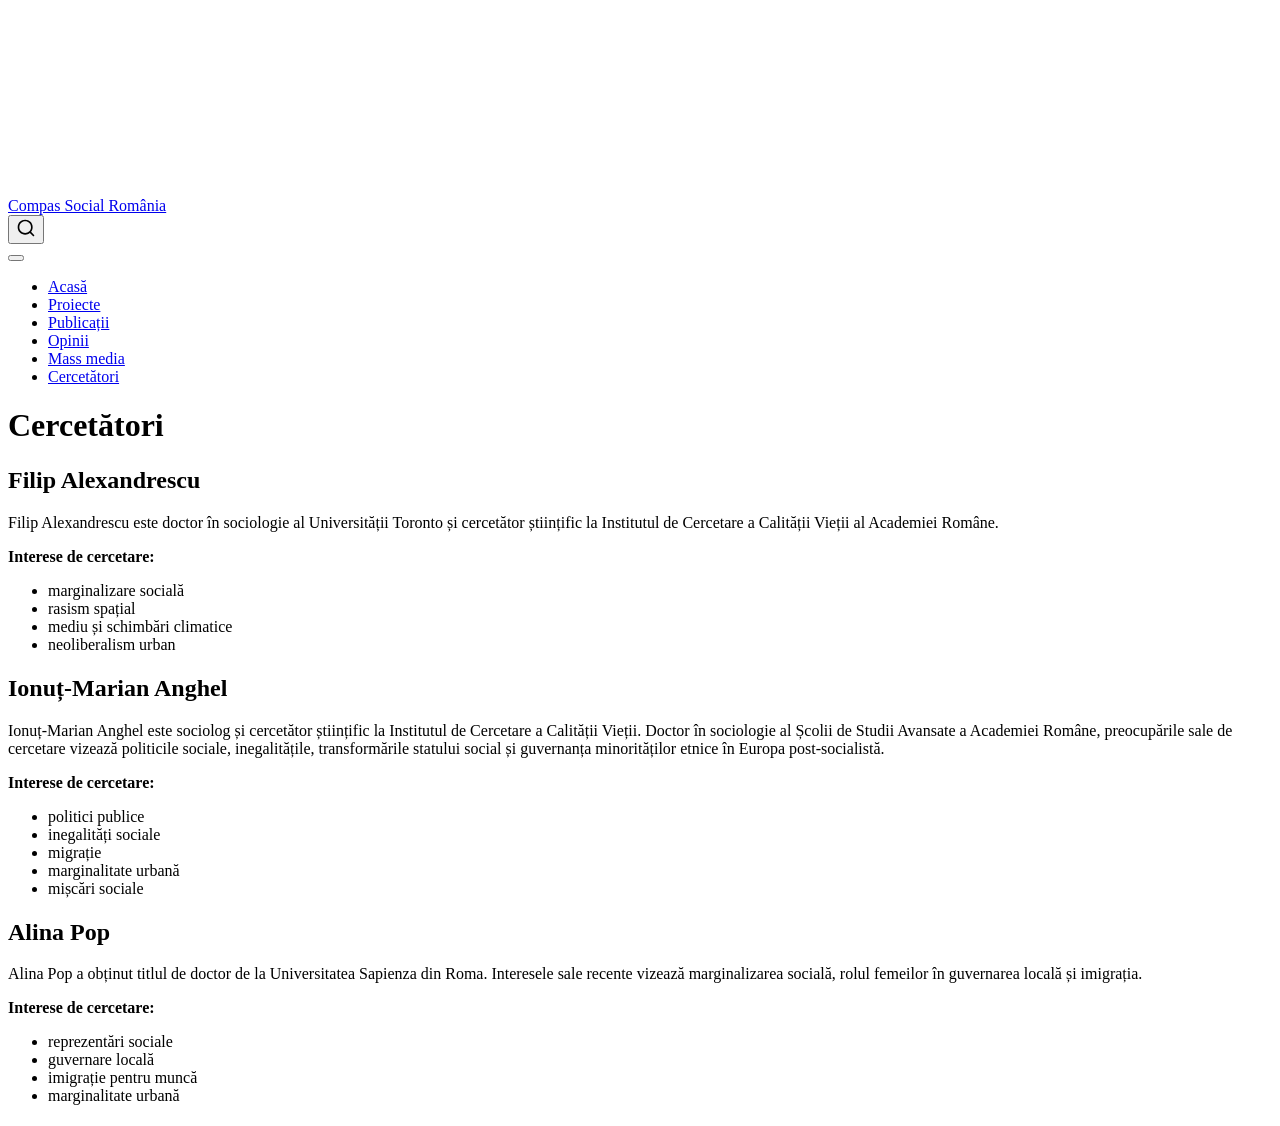
==== docs/cercetatori.html @ 10f3eb61 "Prima versiune site" ====
<!DOCTYPE html>
<html xmlns="http://www.w3.org/1999/xhtml" lang="ro" xml:lang="ro"><head>

<meta charset="utf-8">
<meta name="generator" content="quarto-1.9.38">

<meta name="viewport" content="width=device-width, initial-scale=1.0, user-scalable=yes">


<title>Cercetători – Compas Social România</title>
<style>
/* Default styles provided by pandoc.
** See https://pandoc.org/MANUAL.html#variables-for-html for config info.
*/
code{white-space: pre-wrap;}
span.smallcaps{font-variant: small-caps;}
div.columns{display: flex; gap: min(4vw, 1.5em);}
div.column{flex: auto; overflow-x: auto;}
div.hanging-indent{margin-left: 1.5em; text-indent: -1.5em;}
ul.task-list{list-style: none;}
ul.task-list li input[type="checkbox"] {
  width: 0.8em;
  margin: 0 0.8em 0.2em -1em; /* quarto-specific, see https://github.com/quarto-dev/quarto-cli/issues/4556 */ 
  vertical-align: middle;
}
</style>


<script src="site_libs/quarto-nav/quarto-nav.js"></script>
<script src="site_libs/quarto-nav/headroom.min.js"></script>
<script src="site_libs/clipboard/clipboard.min.js"></script>
<script src="site_libs/quarto-search/autocomplete.umd.js"></script>
<script src="site_libs/quarto-search/fuse.min.js"></script>
<script src="site_libs/quarto-search/quarto-search.js"></script>
<meta name="quarto:offset" content="./">
<script src="site_libs/quarto-html/quarto.js" type="module"></script>
<script src="site_libs/quarto-html/tabsets/tabsets.js" type="module"></script>
<script src="site_libs/quarto-html/popper.min.js"></script>
<script src="site_libs/quarto-html/tippy.umd.min.js"></script>
<script src="site_libs/quarto-html/anchor.min.js"></script>
<link href="site_libs/quarto-html/tippy.css" rel="stylesheet">
<link href="site_libs/quarto-html/quarto-syntax-highlighting-15634bcf2e68342d4ad2dfa704d543f6.css" rel="stylesheet" id="quarto-text-highlighting-styles">
<script src="site_libs/bootstrap/bootstrap.min.js"></script>
<link href="site_libs/bootstrap/bootstrap-icons.css" rel="stylesheet">
<link href="site_libs/bootstrap/bootstrap-a0f9fd0d421825b736dc1bbcbcba2219.min.css" rel="stylesheet" append-hash="true" id="quarto-bootstrap" data-mode="light">
<script id="quarto-search-options" type="application/json">{
  "location": "navbar",
  "copy-button": false,
  "collapse-after": 3,
  "panel-placement": "end",
  "type": "overlay",
  "limit": 50,
  "keyboard-shortcut": [
    "f",
    "/",
    "s"
  ],
  "show-item-context": false,
  "language": {
    "search-no-results-text": "No results",
    "search-matching-documents-text": "matching documents",
    "search-copy-link-title": "Copy link to search",
    "search-hide-matches-text": "Hide additional matches",
    "search-more-match-text": "more match in this document",
    "search-more-matches-text": "more matches in this document",
    "search-clear-button-title": "Clear",
    "search-text-placeholder": "",
    "search-detached-cancel-button-title": "Cancel",
    "search-submit-button-title": "Submit",
    "search-label": "Search"
  }
}</script>


</head>

<body class="nav-fixed fullcontent quarto-light">

<div id="quarto-search-results"></div>
  <header id="quarto-header" class="headroom fixed-top">
    <nav class="navbar navbar-expand-lg " data-bs-theme="dark">
      <div class="navbar-container container-fluid">
      <div class="navbar-brand-container mx-auto">
    <a class="navbar-brand" href="./index.html">
    <span class="navbar-title">Compas Social România</span>
    </a>
  </div>
            <div id="quarto-search" class="" title="Search"></div>
          <button class="navbar-toggler" type="button" data-bs-toggle="collapse" data-bs-target="#navbarCollapse" aria-controls="navbarCollapse" role="menu" aria-expanded="false" aria-label="Toggle navigation" onclick="if (window.quartoToggleHeadroom) { window.quartoToggleHeadroom(); }">
  <span class="navbar-toggler-icon"></span>
</button>
          <div class="collapse navbar-collapse" id="navbarCollapse">
            <ul class="navbar-nav navbar-nav-scroll me-auto">
  <li class="nav-item">
    <a class="nav-link" href="./index.html"> 
<span class="menu-text">Acasă</span></a>
  </li>  
  <li class="nav-item">
    <a class="nav-link" href="./proiecte.html"> 
<span class="menu-text">Proiecte</span></a>
  </li>  
  <li class="nav-item">
    <a class="nav-link" href="./publicatii.html"> 
<span class="menu-text">Publicații</span></a>
  </li>  
  <li class="nav-item">
    <a class="nav-link" href="./opinii.html"> 
<span class="menu-text">Opinii</span></a>
  </li>  
  <li class="nav-item">
    <a class="nav-link" href="./mass-media.html"> 
<span class="menu-text">Mass media</span></a>
  </li>  
  <li class="nav-item">
    <a class="nav-link active" href="./cercetatori.html" aria-current="page"> 
<span class="menu-text">Cercetători</span></a>
  </li>  
</ul>
          </div> <!-- /navcollapse -->
            <div class="quarto-navbar-tools">
</div>
      </div> <!-- /container-fluid -->
    </nav>
</header>
<!-- content -->
<div id="quarto-content" class="quarto-container page-columns page-rows-contents page-layout-article page-navbar">
<!-- sidebar -->
<!-- margin-sidebar -->
    
<!-- main -->
<main class="content" id="quarto-document-content">

<header id="title-block-header" class="quarto-title-block default">
<div class="quarto-title">
<h1 class="title">Cercetători</h1>
</div>



<div class="quarto-title-meta">

    
  
    
  </div>
  


</header>


<section id="filip-alexandrescu" class="level2">
<h2 class="anchored" data-anchor-id="filip-alexandrescu">Filip Alexandrescu</h2>
<p>Filip Alexandrescu este doctor în sociologie al Universității Toronto și cercetător științific la Institutul de Cercetare a Calității Vieții al Academiei Române.</p>
<p><strong>Interese de cercetare:</strong></p>
<ul>
<li>marginalizare socială</li>
<li>rasism spațial</li>
<li>mediu și schimbări climatice</li>
<li>neoliberalism urban</li>
</ul>
</section>
<section id="ionuț-marian-anghel" class="level2">
<h2 class="anchored" data-anchor-id="ionuț-marian-anghel">Ionuț-Marian Anghel</h2>
<p>Ionuț-Marian Anghel este sociolog și cercetător științific la Institutul de Cercetare a Calității Vieții. Doctor în sociologie al Școlii de Studii Avansate a Academiei Române, preocupările sale de cercetare vizează politicile sociale, inegalitățile, transformările statului social și guvernanța minorităților etnice în Europa post-socialistă.</p>
<p><strong>Interese de cercetare:</strong></p>
<ul>
<li>politici publice</li>
<li>inegalități sociale</li>
<li>migrație</li>
<li>marginalitate urbană</li>
<li>mișcări sociale</li>
</ul>
</section>
<section id="alina-pop" class="level2">
<h2 class="anchored" data-anchor-id="alina-pop">Alina Pop</h2>
<p>Alina Pop a obținut titlul de doctor de la Universitatea Sapienza din Roma. Interesele sale recente vizează marginalizarea socială, rolul femeilor în guvernarea locală și imigrația.</p>
<p><strong>Interese de cercetare:</strong></p>
<ul>
<li>reprezentări sociale</li>
<li>guvernare locală</li>
<li>imigrație pentru muncă</li>
<li>marginalitate urbană</li>
</ul>


</section>

</main> <!-- /main -->
<script id="quarto-html-after-body" type="application/javascript">
  window.document.addEventListener("DOMContentLoaded", function (event) {
    const icon = "";
    const anchorJS = new window.AnchorJS();
    anchorJS.options = {
      placement: 'right',
      icon: icon
    };
    anchorJS.add('.anchored');
    const isCodeAnnotation = (el) => {
      for (const clz of el.classList) {
        if (clz.startsWith('code-annotation-')) {                     
          return true;
        }
      }
      return false;
    }
    const onCopySuccess = function(e) {
      // button target
      const button = e.trigger;
      // don't keep focus
      button.blur();
      // flash "checked"
      button.classList.add('code-copy-button-checked');
      var currentTitle = button.getAttribute("title");
      button.setAttribute("title", "Copied!");
      let tooltip;
      if (window.bootstrap) {
        button.setAttribute("data-bs-toggle", "tooltip");
        button.setAttribute("data-bs-placement", "left");
        button.setAttribute("data-bs-title", "Copied!");
        tooltip = new bootstrap.Tooltip(button, 
          { trigger: "manual", 
            customClass: "code-copy-button-tooltip",
            offset: [0, -8]});
        tooltip.show();    
      }
      setTimeout(function() {
        if (tooltip) {
          tooltip.hide();
          button.removeAttribute("data-bs-title");
          button.removeAttribute("data-bs-toggle");
          button.removeAttribute("data-bs-placement");
        }
        button.setAttribute("title", currentTitle);
        button.classList.remove('code-copy-button-checked');
      }, 1000);
      // clear code selection
      e.clearSelection();
    }
    const getTextToCopy = function(trigger) {
      const outerScaffold = trigger.parentElement.cloneNode(true);
      const codeEl = outerScaffold.querySelector('code');
      for (const childEl of codeEl.children) {
        if (isCodeAnnotation(childEl)) {
          childEl.remove();
        }
      }
      return codeEl.innerText;
    }
    const clipboard = new window.ClipboardJS('.code-copy-button:not([data-in-quarto-modal])', {
      text: getTextToCopy
    });
    clipboard.on('success', onCopySuccess);
    if (window.document.getElementById('quarto-embedded-source-code-modal')) {
      const clipboardModal = new window.ClipboardJS('.code-copy-button[data-in-quarto-modal]', {
        text: getTextToCopy,
        container: window.document.getElementById('quarto-embedded-source-code-modal')
      });
      clipboardModal.on('success', onCopySuccess);
    }
      var localhostRegex = new RegExp(/^(?:http|https):\/\/localhost\:?[0-9]*\//);
      var mailtoRegex = new RegExp(/^mailto:/);
        var filterRegex = new RegExp('/' + window.location.host + '/');
      var isInternal = (href) => {
          return filterRegex.test(href) || localhostRegex.test(href) || mailtoRegex.test(href);
      }
      // Inspect non-navigation links and adorn them if external
     var links = window.document.querySelectorAll('a[href]:not(.nav-link):not(.navbar-brand):not(.toc-action):not(.sidebar-link):not(.sidebar-item-toggle):not(.pagination-link):not(.no-external):not([aria-hidden]):not(.dropdown-item):not(.quarto-navigation-tool):not(.about-link)');
      for (var i=0; i<links.length; i++) {
        const link = links[i];
        if (!isInternal(link.href)) {
          // undo the damage that might have been done by quarto-nav.js in the case of
          // links that we want to consider external
          if (link.dataset.originalHref !== undefined) {
            link.href = link.dataset.originalHref;
          }
        }
      }
    function tippyHover(el, contentFn, onTriggerFn, onUntriggerFn) {
      const config = {
        allowHTML: true,
        maxWidth: 500,
        delay: 100,
        arrow: false,
        appendTo: function(el) {
            return el.parentElement;
        },
        interactive: true,
        interactiveBorder: 10,
        theme: 'quarto',
        placement: 'bottom-start',
      };
      if (contentFn) {
        config.content = contentFn;
      }
      if (onTriggerFn) {
        config.onTrigger = onTriggerFn;
      }
      if (onUntriggerFn) {
        config.onUntrigger = onUntriggerFn;
      }
      window.tippy(el, config); 
    }
    const noterefs = window.document.querySelectorAll('a[role="doc-noteref"]');
    for (var i=0; i<noterefs.length; i++) {
      const ref = noterefs[i];
      tippyHover(ref, function() {
        // use id or data attribute instead here
        let href = ref.getAttribute('data-footnote-href') || ref.getAttribute('href');
        try { href = new URL(href).hash; } catch {}
        const id = href.replace(/^#\/?/, "");
        const note = window.document.getElementById(id);
        if (note) {
          return note.innerHTML;
        } else {
          return "";
        }
      });
    }
    const xrefs = window.document.querySelectorAll('a.quarto-xref');
    const processXRef = (id, note) => {
      // Strip column container classes
      const stripColumnClz = (el) => {
        el.classList.remove("page-full", "page-columns");
        if (el.children) {
          for (const child of el.children) {
            stripColumnClz(child);
          }
        }
      }
      stripColumnClz(note)
      if (id === null || id.startsWith('sec-')) {
        // Special case sections, only their first couple elements
        const container = document.createElement("div");
        if (note.children && note.children.length > 2) {
          container.appendChild(note.children[0].cloneNode(true));
          for (let i = 1; i < note.children.length; i++) {
            const child = note.children[i];
            if (child.tagName === "P" && child.innerText === "") {
              continue;
            } else {
              container.appendChild(child.cloneNode(true));
              break;
            }
          }
          if (window.Quarto?.typesetMath) {
            window.Quarto.typesetMath(container);
          }
          return container.innerHTML
        } else {
          if (window.Quarto?.typesetMath) {
            window.Quarto.typesetMath(note);
          }
          return note.innerHTML;
        }
      } else {
        // Remove any anchor links if they are present
        const anchorLink = note.querySelector('a.anchorjs-link');
        if (anchorLink) {
          anchorLink.remove();
        }
        if (window.Quarto?.typesetMath) {
          window.Quarto.typesetMath(note);
        }
        if (note.classList.contains("callout")) {
          return note.outerHTML;
        } else {
          return note.innerHTML;
        }
      }
    }
    for (var i=0; i<xrefs.length; i++) {
      const xref = xrefs[i];
      tippyHover(xref, undefined, function(instance) {
        instance.disable();
        let url = xref.getAttribute('href');
        let hash = undefined; 
        if (url.startsWith('#')) {
          hash = url;
        } else {
          try { hash = new URL(url).hash; } catch {}
        }
        if (hash) {
          const id = hash.replace(/^#\/?/, "");
          const note = window.document.getElementById(id);
          if (note !== null) {
            try {
              const html = processXRef(id, note.cloneNode(true));
              instance.setContent(html);
            } finally {
              instance.enable();
              instance.show();
            }
          } else {
            // See if we can fetch this
            fetch(url.split('#')[0])
            .then(res => res.text())
            .then(html => {
              const parser = new DOMParser();
              const htmlDoc = parser.parseFromString(html, "text/html");
              const note = htmlDoc.getElementById(id);
              if (note !== null) {
                const html = processXRef(id, note);
                instance.setContent(html);
              } 
            }).finally(() => {
              instance.enable();
              instance.show();
            });
          }
        } else {
          // See if we can fetch a full url (with no hash to target)
          // This is a special case and we should probably do some content thinning / targeting
          fetch(url)
          .then(res => res.text())
          .then(html => {
            const parser = new DOMParser();
            const htmlDoc = parser.parseFromString(html, "text/html");
            const note = htmlDoc.querySelector('main.content');
            if (note !== null) {
              // This should only happen for chapter cross references
              // (since there is no id in the URL)
              // remove the first header
              if (note.children.length > 0 && note.children[0].tagName === "HEADER") {
                note.children[0].remove();
              }
              const html = processXRef(null, note);
              instance.setContent(html);
            } 
          }).finally(() => {
            instance.enable();
            instance.show();
          });
        }
      }, function(instance) {
      });
    }
        let selectedAnnoteEl;
        const selectorForAnnotation = ( cell, annotation) => {
          let cellAttr = 'data-code-cell="' + cell + '"';
          let lineAttr = 'data-code-annotation="' +  annotation + '"';
          const selector = 'span[' + cellAttr + '][' + lineAttr + ']';
          return selector;
        }
        const selectCodeLines = (annoteEl) => {
          const doc = window.document;
          const targetCell = annoteEl.getAttribute("data-target-cell");
          const targetAnnotation = annoteEl.getAttribute("data-target-annotation");
          const annoteSpan = window.document.querySelector(selectorForAnnotation(targetCell, targetAnnotation));
          const lines = annoteSpan.getAttribute("data-code-lines").split(",");
          const lineIds = lines.map((line) => {
            return targetCell + "-" + line;
          })
          let top = null;
          let height = null;
          let parent = null;
          if (lineIds.length > 0) {
              //compute the position of the single el (top and bottom and make a div)
              const el = window.document.getElementById(lineIds[0]);
              top = el.offsetTop;
              height = el.offsetHeight;
              parent = el.parentElement.parentElement;
            if (lineIds.length > 1) {
              const lastEl = window.document.getElementById(lineIds[lineIds.length - 1]);
              const bottom = lastEl.offsetTop + lastEl.offsetHeight;
              height = bottom - top;
            }
            if (top !== null && height !== null && parent !== null) {
              // cook up a div (if necessary) and position it 
              let div = window.document.getElementById("code-annotation-line-highlight");
              if (div === null) {
                div = window.document.createElement("div");
                div.setAttribute("id", "code-annotation-line-highlight");
                div.style.position = 'absolute';
                parent.appendChild(div);
              }
              div.style.top = top - 2 + "px";
              div.style.height = height + 4 + "px";
              div.style.left = 0;
              let gutterDiv = window.document.getElementById("code-annotation-line-highlight-gutter");
              if (gutterDiv === null) {
                gutterDiv = window.document.createElement("div");
                gutterDiv.setAttribute("id", "code-annotation-line-highlight-gutter");
                gutterDiv.style.position = 'absolute';
                const codeCell = window.document.getElementById(targetCell);
                const gutter = codeCell.querySelector('.code-annotation-gutter');
                gutter.appendChild(gutterDiv);
              }
              gutterDiv.style.top = top - 2 + "px";
              gutterDiv.style.height = height + 4 + "px";
            }
            selectedAnnoteEl = annoteEl;
          }
        };
        const unselectCodeLines = () => {
          const elementsIds = ["code-annotation-line-highlight", "code-annotation-line-highlight-gutter"];
          elementsIds.forEach((elId) => {
            const div = window.document.getElementById(elId);
            if (div) {
              div.remove();
            }
          });
          selectedAnnoteEl = undefined;
        };
          // Handle positioning of the toggle
      window.addEventListener(
        "resize",
        throttle(() => {
          elRect = undefined;
          if (selectedAnnoteEl) {
            selectCodeLines(selectedAnnoteEl);
          }
        }, 10)
      );
      function throttle(fn, ms) {
      let throttle = false;
      let timer;
        return (...args) => {
          if(!throttle) { // first call gets through
              fn.apply(this, args);
              throttle = true;
          } else { // all the others get throttled
              if(timer) clearTimeout(timer); // cancel #2
              timer = setTimeout(() => {
                fn.apply(this, args);
                timer = throttle = false;
              }, ms);
          }
        };
      }
        // Attach click handler to the DT
        const annoteDls = window.document.querySelectorAll('dt[data-target-cell]');
        for (const annoteDlNode of annoteDls) {
          annoteDlNode.addEventListener('click', (event) => {
            const clickedEl = event.target;
            if (clickedEl !== selectedAnnoteEl) {
              unselectCodeLines();
              const activeEl = window.document.querySelector('dt[data-target-cell].code-annotation-active');
              if (activeEl) {
                activeEl.classList.remove('code-annotation-active');
              }
              selectCodeLines(clickedEl);
              clickedEl.classList.add('code-annotation-active');
            } else {
              // Unselect the line
              unselectCodeLines();
              clickedEl.classList.remove('code-annotation-active');
            }
          });
        }
    const findCites = (el) => {
      const parentEl = el.parentElement;
      if (parentEl) {
        const cites = parentEl.dataset.cites;
        if (cites) {
          return {
            el,
            cites: cites.split(' ')
          };
        } else {
          return findCites(el.parentElement)
        }
      } else {
        return undefined;
      }
    };
    var bibliorefs = window.document.querySelectorAll('a[role="doc-biblioref"]');
    for (var i=0; i<bibliorefs.length; i++) {
      const ref = bibliorefs[i];
      const citeInfo = findCites(ref);
      if (citeInfo) {
        tippyHover(citeInfo.el, function() {
          var popup = window.document.createElement('div');
          citeInfo.cites.forEach(function(cite) {
            var citeDiv = window.document.createElement('div');
            citeDiv.classList.add('hanging-indent');
            citeDiv.classList.add('csl-entry');
            var biblioDiv = window.document.getElementById('ref-' + cite);
            if (biblioDiv) {
              citeDiv.innerHTML = biblioDiv.innerHTML;
            }
            popup.appendChild(citeDiv);
          });
          return popup.innerHTML;
        });
      }
    }
  });
  </script>
</div> <!-- /content -->




</body></html>
---- docs/site_libs/quarto-html/tippy.css ----
.tippy-box[data-animation=fade][data-state=hidden]{opacity:0}[data-tippy-root]{max-width:calc(100vw - 10px)}.tippy-box{position:relative;background-color:#333;color:#fff;border-radius:4px;font-size:14px;line-height:1.4;white-space:normal;outline:0;transition-property:transform,visibility,opacity}.tippy-box[data-placement^=top]>.tippy-arrow{bottom:0}.tippy-box[data-placement^=top]>.tippy-arrow:before{bottom:-7px;left:0;border-width:8px 8px 0;border-top-color:initial;transform-origin:center top}.tippy-box[data-placement^=bottom]>.tippy-arrow{top:0}.tippy-box[data-placement^=bottom]>.tippy-arrow:before{top:-7px;left:0;border-width:0 8px 8px;border-bottom-color:initial;transform-origin:center bottom}.tippy-box[data-placement^=left]>.tippy-arrow{right:0}.tippy-box[data-placement^=left]>.tippy-arrow:before{border-width:8px 0 8px 8px;border-left-color:initial;right:-7px;transform-origin:center left}.tippy-box[data-placement^=right]>.tippy-arrow{left:0}.tippy-box[data-placement^=right]>.tippy-arrow:before{left:-7px;border-width:8px 8px 8px 0;border-right-color:initial;transform-origin:center right}.tippy-box[data-inertia][data-state=visible]{transition-timing-function:cubic-bezier(.54,1.5,.38,1.11)}.tippy-arrow{width:16px;height:16px;color:#333}.tippy-arrow:before{content:"";position:absolute;border-color:transparent;border-style:solid}.tippy-content{position:relative;padding:5px 9px;z-index:1}
---- docs/site_libs/quarto-html/quarto-syntax-highlighting-15634bcf2e68342d4ad2dfa704d543f6.css ----
/* quarto syntax highlight colors */
:root {
  --quarto-hl-ot-color: #003B4F;
  --quarto-hl-at-color: #657422;
  --quarto-hl-ss-color: #20794D;
  --quarto-hl-an-color: #5E5E5E;
  --quarto-hl-fu-color: #4758AB;
  --quarto-hl-st-color: #20794D;
  --quarto-hl-cf-color: #003B4F;
  --quarto-hl-op-color: #5E5E5E;
  --quarto-hl-er-color: #AD0000;
  --quarto-hl-bn-color: #AD0000;
  --quarto-hl-al-color: #AD0000;
  --quarto-hl-va-color: #111111;
  --quarto-hl-bu-color: inherit;
  --quarto-hl-ex-color: inherit;
  --quarto-hl-pp-color: #AD0000;
  --quarto-hl-in-color: #5E5E5E;
  --quarto-hl-vs-color: #20794D;
  --quarto-hl-wa-color: #5E5E5E;
  --quarto-hl-do-color: #5E5E5E;
  --quarto-hl-im-color: #00769E;
  --quarto-hl-ch-color: #20794D;
  --quarto-hl-dt-color: #AD0000;
  --quarto-hl-fl-color: #AD0000;
  --quarto-hl-co-color: #5E5E5E;
  --quarto-hl-cv-color: #5E5E5E;
  --quarto-hl-cn-color: #8f5902;
  --quarto-hl-sc-color: #5E5E5E;
  --quarto-hl-dv-color: #AD0000;
  --quarto-hl-kw-color: #003B4F;
}

/* other quarto variables */
:root {
  --quarto-font-monospace: SFMono-Regular, Menlo, Monaco, Consolas, "Liberation Mono", "Courier New", monospace;
}

/* syntax highlight based on Pandoc's rules */
pre > code.sourceCode > span {
  color: #003B4F;
}

code.sourceCode > span {
  color: #003B4F;
}

div.sourceCode,
div.sourceCode pre.sourceCode {
  color: #003B4F;
}

/* Normal */
code span {
  color: #003B4F;
}

/* Alert */
code span.al {
  color: #AD0000;
  font-style: inherit;
}

/* Annotation */
code span.an {
  color: #5E5E5E;
  font-style: inherit;
}

/* Attribute */
code span.at {
  color: #657422;
  font-style: inherit;
}

/* BaseN */
code span.bn {
  color: #AD0000;
  font-style: inherit;
}

/* BuiltIn */
code span.bu {
  font-style: inherit;
}

/* ControlFlow */
code span.cf {
  color: #003B4F;
  font-weight: bold;
  font-style: inherit;
}

/* Char */
code span.ch {
  color: #20794D;
  font-style: inherit;
}

/* Constant */
code span.cn {
  color: #8f5902;
  font-style: inherit;
}

/* Comment */
code span.co {
  color: #5E5E5E;
  font-style: inherit;
}

/* CommentVar */
code span.cv {
  color: #5E5E5E;
  font-style: italic;
}

/* Documentation */
code span.do {
  color: #5E5E5E;
  font-style: italic;
}

/* DataType */
code span.dt {
  color: #AD0000;
  font-style: inherit;
}

/* DecVal */
code span.dv {
  color: #AD0000;
  font-style: inherit;
}

/* Error */
code span.er {
  color: #AD0000;
  font-style: inherit;
}

/* Extension */
code span.ex {
  font-style: inherit;
}

/* Float */
code span.fl {
  color: #AD0000;
  font-style: inherit;
}

/* Function */
code span.fu {
  color: #4758AB;
  font-style: inherit;
}

/* Import */
code span.im {
  color: #00769E;
  font-style: inherit;
}

/* Information */
code span.in {
  color: #5E5E5E;
  font-style: inherit;
}

/* Keyword */
code span.kw {
  color: #003B4F;
  font-weight: bold;
  font-style: inherit;
}

/* Operator */
code span.op {
  color: #5E5E5E;
  font-style: inherit;
}

/* Other */
code span.ot {
  color: #003B4F;
  font-style: inherit;
}

/* Preprocessor */
code span.pp {
  color: #AD0000;
  font-style: inherit;
}

/* SpecialChar */
code span.sc {
  color: #5E5E5E;
  font-style: inherit;
}

/* SpecialString */
code span.ss {
  color: #20794D;
  font-style: inherit;
}

/* String */
code span.st {
  color: #20794D;
  font-style: inherit;
}

/* Variable */
code span.va {
  color: #111111;
  font-style: inherit;
}

/* VerbatimString */
code span.vs {
  color: #20794D;
  font-style: inherit;
}

/* Warning */
code span.wa {
  color: #5E5E5E;
  font-style: italic;
}

.prevent-inlining {
  content: "</";
}

/*# sourceMappingURL=f23921c56f73e400b49028c9186a1aa0.css.map */
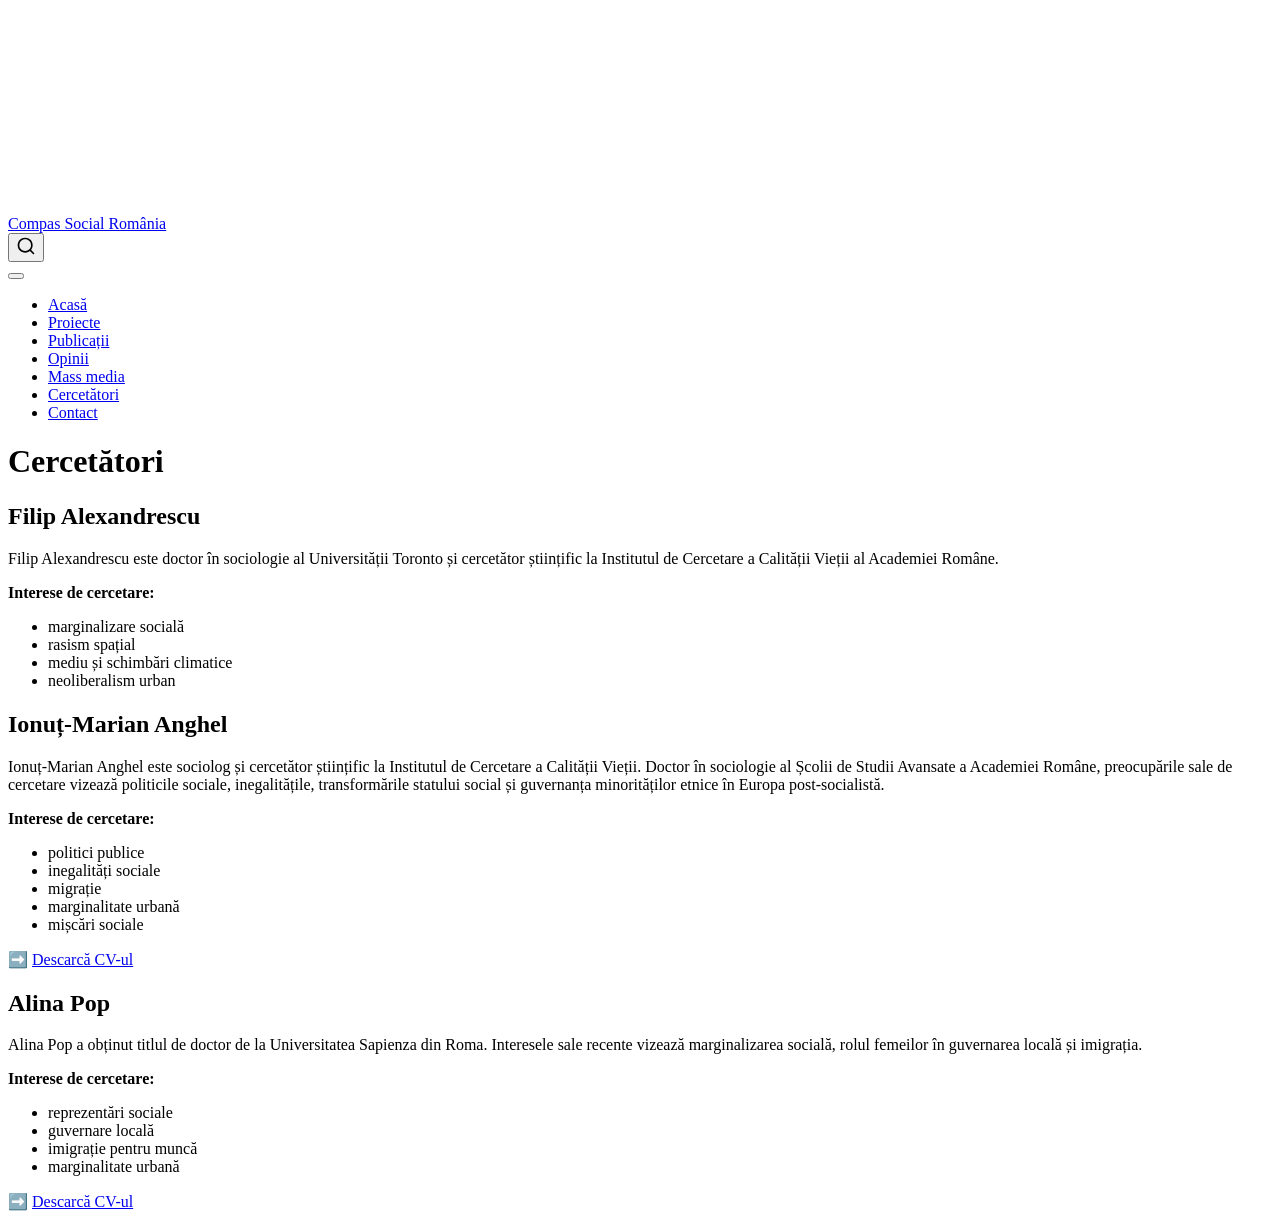
==== commit c77ce23a: "Added Alina Pop CV" ====
--- a/docs/cercetatori.html
+++ b/docs/cercetatori.html
@@ -115,6 +115,10 @@
     <a class="nav-link active" href="./cercetatori.html" aria-current="page"> 
 <span class="menu-text">Cercetători</span></a>
   </li>  
+  <li class="nav-item">
+    <a class="nav-link" href="./contact.html"> 
+<span class="menu-text">Contact</span></a>
+  </li>  
 </ul>
           </div> <!-- /navcollapse -->
             <div class="quarto-navbar-tools">
@@ -171,6 +175,7 @@
 <li>marginalitate urbană</li>
 <li>mișcări sociale</li>
 </ul>
+<p>➡️ <a href="documente/CV_Ionut Marian Anghel.pdf">Descarcă CV-ul</a></p>
 </section>
 <section id="alina-pop" class="level2">
 <h2 class="anchored" data-anchor-id="alina-pop">Alina Pop</h2>
@@ -182,6 +187,7 @@
 <li>imigrație pentru muncă</li>
 <li>marginalitate urbană</li>
 </ul>
+<p>➡️ <a href="documente/CV_Alina Pop.pdf">Descarcă CV-ul</a></p>
 
 
 </section>
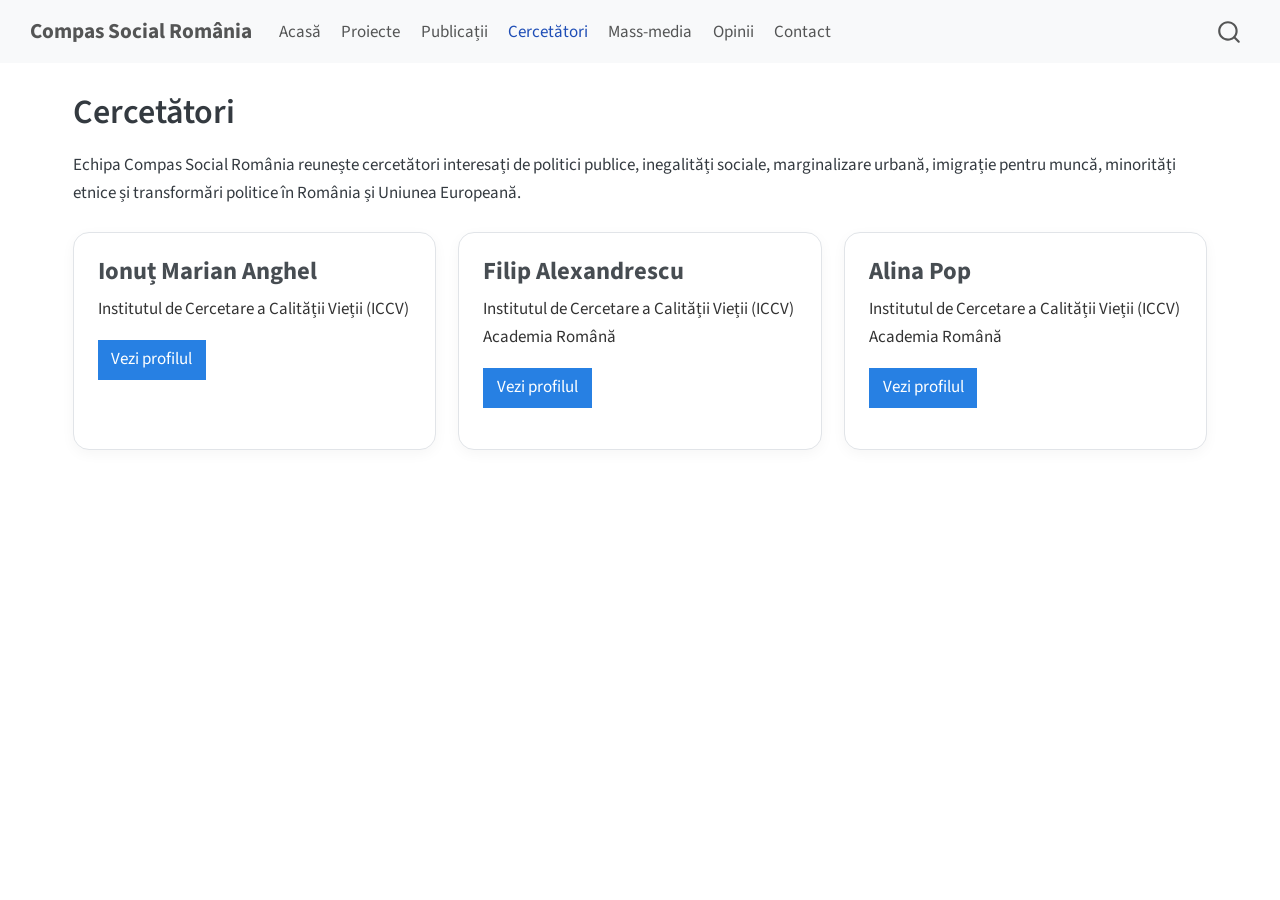
==== commit ffb8eb14: "Added researcher profile pages" ====
--- a/docs/cercetatori.html
+++ b/docs/cercetatori.html
@@ -42,7 +42,7 @@
 <link href="site_libs/quarto-html/quarto-syntax-highlighting-15634bcf2e68342d4ad2dfa704d543f6.css" rel="stylesheet" id="quarto-text-highlighting-styles">
 <script src="site_libs/bootstrap/bootstrap.min.js"></script>
 <link href="site_libs/bootstrap/bootstrap-icons.css" rel="stylesheet">
-<link href="site_libs/bootstrap/bootstrap-a0f9fd0d421825b736dc1bbcbcba2219.min.css" rel="stylesheet" append-hash="true" id="quarto-bootstrap" data-mode="light">
+<link href="site_libs/bootstrap/bootstrap-c7ab57aa33037bad7520c6cb9ec7d6ec.min.css" rel="stylesheet" append-hash="true" id="quarto-bootstrap" data-mode="light">
 <script id="quarto-search-options" type="application/json">{
   "location": "navbar",
   "copy-button": false,
@@ -72,9 +72,10 @@
 }</script>
 
 
+<link rel="stylesheet" href="styles.css">
 </head>
 
-<body class="nav-fixed fullcontent quarto-light">
+<body class="nav-fixed quarto-light">
 
 <div id="quarto-search-results"></div>
   <header id="quarto-header" class="headroom fixed-top">
@@ -104,16 +105,16 @@
 <span class="menu-text">Publicații</span></a>
   </li>  
   <li class="nav-item">
+    <a class="nav-link active" href="./cercetatori.html" aria-current="page"> 
+<span class="menu-text">Cercetători</span></a>
+  </li>  
+  <li class="nav-item">
+    <a class="nav-link" href="./mass-media.html"> 
+<span class="menu-text">Mass-media</span></a>
+  </li>  
+  <li class="nav-item">
     <a class="nav-link" href="./opinii.html"> 
 <span class="menu-text">Opinii</span></a>
-  </li>  
-  <li class="nav-item">
-    <a class="nav-link" href="./mass-media.html"> 
-<span class="menu-text">Mass media</span></a>
-  </li>  
-  <li class="nav-item">
-    <a class="nav-link active" href="./cercetatori.html" aria-current="page"> 
-<span class="menu-text">Cercetători</span></a>
   </li>  
   <li class="nav-item">
     <a class="nav-link" href="./contact.html"> 
@@ -127,12 +128,12 @@
     </nav>
 </header>
 <!-- content -->
-<div id="quarto-content" class="quarto-container page-columns page-rows-contents page-layout-article page-navbar">
+<div id="quarto-content" class="quarto-container page-columns page-rows-contents page-layout-full page-navbar">
 <!-- sidebar -->
 <!-- margin-sidebar -->
     
 <!-- main -->
-<main class="content" id="quarto-document-content">
+<main class="content column-page" id="quarto-document-content">
 
 <header id="title-block-header" class="quarto-title-block default">
 <div class="quarto-title">
@@ -141,7 +142,7 @@
 
 
 
-<div class="quarto-title-meta">
+<div class="quarto-title-meta column-page">
 
     
   
@@ -153,44 +154,28 @@
 </header>
 
 
-<section id="filip-alexandrescu" class="level2">
-<h2 class="anchored" data-anchor-id="filip-alexandrescu">Filip Alexandrescu</h2>
-<p>Filip Alexandrescu este doctor în sociologie al Universității Toronto și cercetător științific la Institutul de Cercetare a Calității Vieții al Academiei Române.</p>
-<p><strong>Interese de cercetare:</strong></p>
-<ul>
-<li>marginalizare socială</li>
-<li>rasism spațial</li>
-<li>mediu și schimbări climatice</li>
-<li>neoliberalism urban</li>
-</ul>
+<p>Echipa Compas Social România reunește cercetători interesați de politici publice, inegalități sociale, marginalizare urbană, imigrație pentru muncă, minorități etnice și transformări politice în România și Uniunea Europeană.</p>
+<div class="cards">
+<section id="ionuț-marian-anghel" class="level3 card">
+<h3 class="anchored" data-anchor-id="ionuț-marian-anghel">Ionuț Marian Anghel</h3>
+<p>Institutul de Cercetare a Calității Vieții (ICCV)</p>
+<p><a href="cercetatori/ionut-anghel.html" class="btn btn-primary">Vezi profilul</a></p>
 </section>
-<section id="ionuț-marian-anghel" class="level2">
-<h2 class="anchored" data-anchor-id="ionuț-marian-anghel">Ionuț-Marian Anghel</h2>
-<p>Ionuț-Marian Anghel este sociolog și cercetător științific la Institutul de Cercetare a Calității Vieții. Doctor în sociologie al Școlii de Studii Avansate a Academiei Române, preocupările sale de cercetare vizează politicile sociale, inegalitățile, transformările statului social și guvernanța minorităților etnice în Europa post-socialistă.</p>
-<p><strong>Interese de cercetare:</strong></p>
-<ul>
-<li>politici publice</li>
-<li>inegalități sociale</li>
-<li>migrație</li>
-<li>marginalitate urbană</li>
-<li>mișcări sociale</li>
-</ul>
-<p>➡️ <a href="documente/CV_Ionut Marian Anghel.pdf">Descarcă CV-ul</a></p>
+<section id="filip-alexandrescu" class="level3 card">
+<h3 class="anchored" data-anchor-id="filip-alexandrescu">Filip Alexandrescu</h3>
+<p>Institutul de Cercetare a Calității Vieții (ICCV)<br>
+Academia Română</p>
+<p><a href="#" class="btn btn-primary">Vezi profilul</a></p>
 </section>
-<section id="alina-pop" class="level2">
-<h2 class="anchored" data-anchor-id="alina-pop">Alina Pop</h2>
-<p>Alina Pop a obținut titlul de doctor de la Universitatea Sapienza din Roma. Interesele sale recente vizează marginalizarea socială, rolul femeilor în guvernarea locală și imigrația.</p>
-<p><strong>Interese de cercetare:</strong></p>
-<ul>
-<li>reprezentări sociale</li>
-<li>guvernare locală</li>
-<li>imigrație pentru muncă</li>
-<li>marginalitate urbană</li>
-</ul>
-<p>➡️ <a href="documente/CV_Alina Pop.pdf">Descarcă CV-ul</a></p>
-
-
+<section id="alina-pop" class="level3 card">
+<h3 class="anchored" data-anchor-id="alina-pop">Alina Pop</h3>
+<p>Institutul de Cercetare a Calității Vieții (ICCV)<br>
+Academia Română</p>
+<p><a href="#" class="btn btn-primary">Vezi profilul</a></p>
 </section>
+</div>
+
+
 
 </main> <!-- /main -->
 <script id="quarto-html-after-body" type="application/javascript">
--- a/docs/styles.css
+++ b/docs/styles.css
@@ -0,0 +1,86 @@
+body {
+  font-size: 17px;
+  line-height: 1.65;
+}
+
+.navbar-title {
+  font-weight: 700;
+}
+
+.hero {
+  padding: 80px 10%;
+  background: #f4f6f8;
+  border-radius: 18px;
+  margin-bottom: 40px;
+}
+
+.hero h1 {
+  font-size: 3rem;
+  font-weight: 700;
+  margin-bottom: 20px;
+}
+
+.hero p {
+  font-size: 1.25rem;
+  max-width: 850px;
+}
+
+.hero-buttons {
+  margin-top: 30px;
+}
+
+.hero-buttons a {
+  margin-right: 12px;
+  margin-bottom: 12px;
+}
+
+.section-title {
+  margin-top: 50px;
+  margin-bottom: 25px;
+  font-weight: 700;
+}
+
+.cards {
+  display: grid;
+  grid-template-columns: repeat(3, 1fr);
+  gap: 22px;
+  margin-top: 25px;
+}
+
+.card {
+  border: 1px solid #e1e4e8;
+  border-radius: 16px;
+  padding: 24px;
+  background: white;
+  box-shadow: 0 4px 14px rgba(0,0,0,0.04);
+}
+
+.card h3 {
+  margin-top: 0;
+  font-weight: 700;
+}
+
+.card p {
+  color: #333;
+}
+
+.highlight {
+  background: #f8f9fa;
+  border-left: 5px solid #2c3e50;
+  padding: 20px;
+  margin: 35px 0;
+}
+
+@media (max-width: 900px) {
+  .cards {
+    grid-template-columns: 1fr;
+  }
+
+  .hero {
+    padding: 45px 25px;
+  }
+
+  .hero h1 {
+    font-size: 2.2rem;
+  }
+}
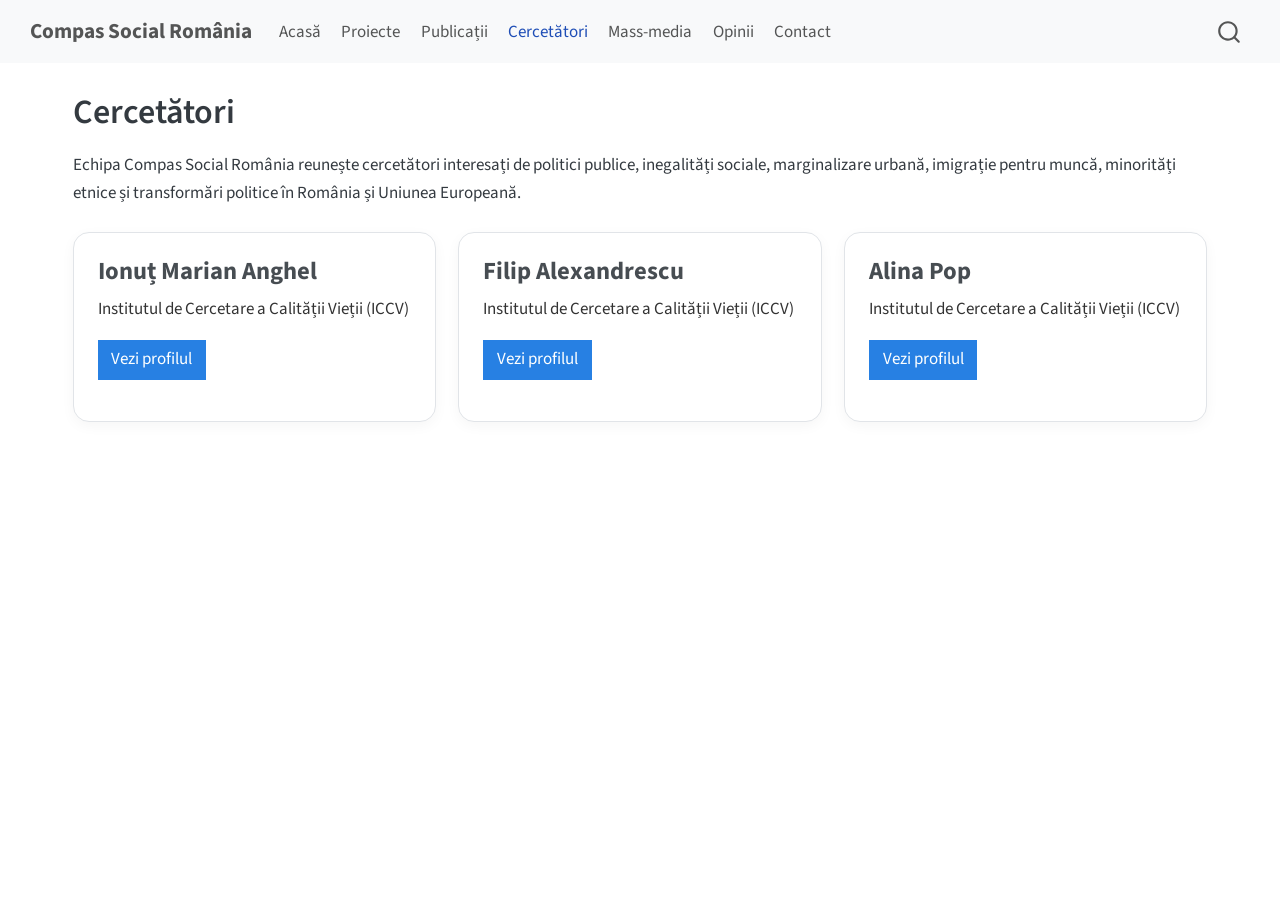
==== commit 5600b2c1: "Update pagina cercetători" ====
--- a/docs/cercetatori.html
+++ b/docs/cercetatori.html
@@ -163,15 +163,13 @@
 </section>
 <section id="filip-alexandrescu" class="level3 card">
 <h3 class="anchored" data-anchor-id="filip-alexandrescu">Filip Alexandrescu</h3>
-<p>Institutul de Cercetare a Calității Vieții (ICCV)<br>
-Academia Română</p>
-<p><a href="#" class="btn btn-primary">Vezi profilul</a></p>
+<p>Institutul de Cercetare a Calității Vieții (ICCV)</p>
+<p><a href="cercetatori/filip-alexandrescu.html" class="btn btn-primary">Vezi profilul</a></p>
 </section>
 <section id="alina-pop" class="level3 card">
 <h3 class="anchored" data-anchor-id="alina-pop">Alina Pop</h3>
-<p>Institutul de Cercetare a Calității Vieții (ICCV)<br>
-Academia Română</p>
-<p><a href="#" class="btn btn-primary">Vezi profilul</a></p>
+<p>Institutul de Cercetare a Calității Vieții (ICCV)</p>
+<p><a href="cercetatori/alina-pop.html" class="btn btn-primary">Vezi profilul</a></p>
 </section>
 </div>
 
--- a/docs/styles.css
+++ b/docs/styles.css
@@ -83,4 +83,52 @@
   .hero h1 {
     font-size: 2.2rem;
   }
+}
+
+.profile-header {
+  display: grid;
+  grid-template-columns: 190px 1fr;
+  gap: 35px;
+  align-items: center;
+  margin-top: 30px;
+  margin-bottom: 40px;
+  padding: 30px;
+  background: #f4f6f8;
+  border-radius: 18px;
+}
+
+.profile-photo {
+  width: 170px;
+  height: 220px;
+  object-fit: cover;
+  border-radius: 10px;
+  box-shadow: 0 5px 15px rgba(0,0,0,0.15);
+}
+
+.profile-title h1 {
+  margin-bottom: 10px;
+}
+
+.profile-role {
+  font-size: 1.2rem;
+  color: #555;
+  margin-bottom: 20px;
+}
+
+.profile-links a {
+  margin-right: 10px;
+  margin-top: 10px;
+}
+
+@media (max-width: 900px) {
+
+  .profile-header {
+    grid-template-columns: 1fr;
+    text-align: center;
+  }
+
+  .profile-photo {
+    margin: auto;
+  }
+
 }
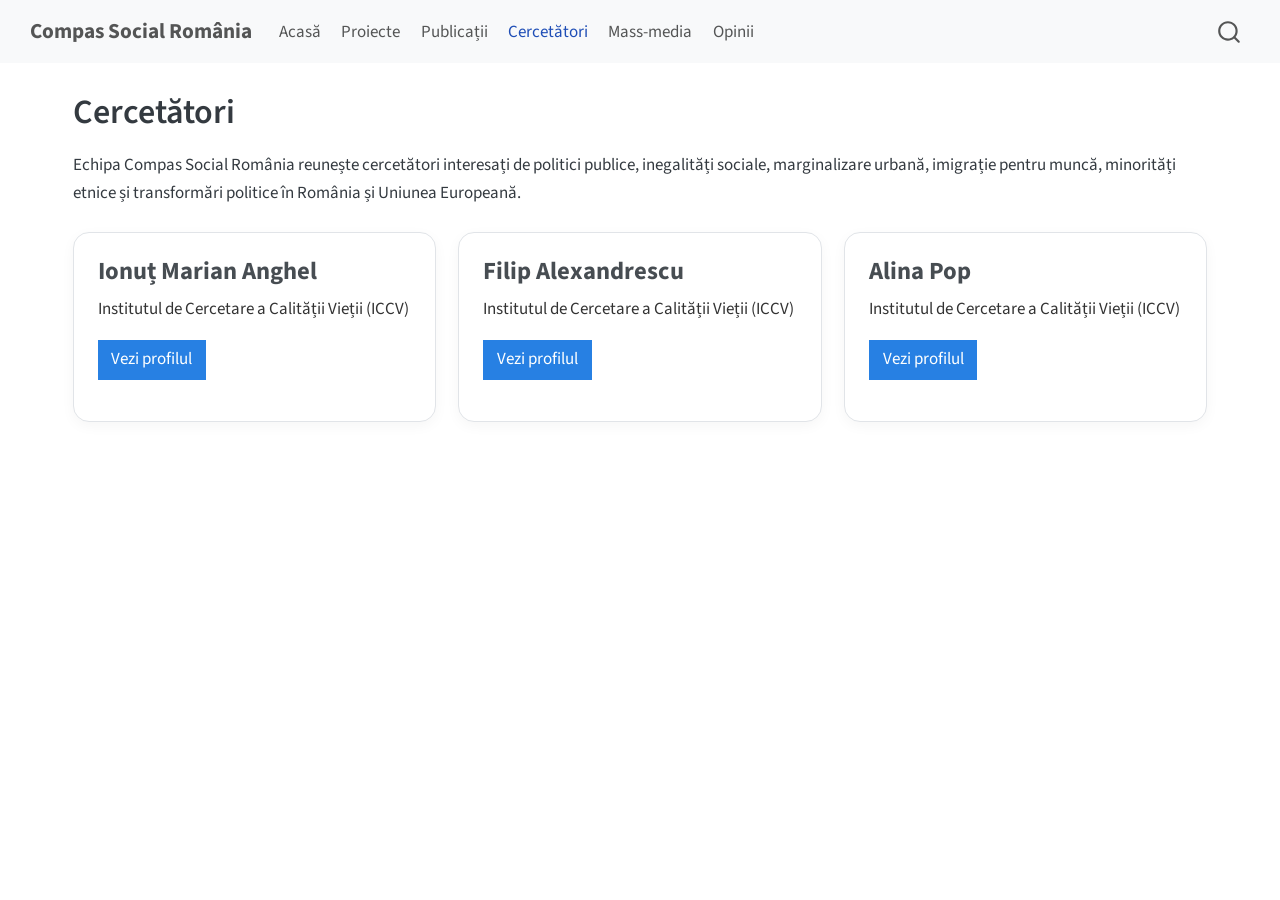
==== commit 34108453: "Replace Contact button with Mass-media" ====
--- a/docs/cercetatori.html
+++ b/docs/cercetatori.html
@@ -116,10 +116,6 @@
     <a class="nav-link" href="./opinii.html"> 
 <span class="menu-text">Opinii</span></a>
   </li>  
-  <li class="nav-item">
-    <a class="nav-link" href="./contact.html"> 
-<span class="menu-text">Contact</span></a>
-  </li>  
 </ul>
           </div> <!-- /navcollapse -->
             <div class="quarto-navbar-tools">
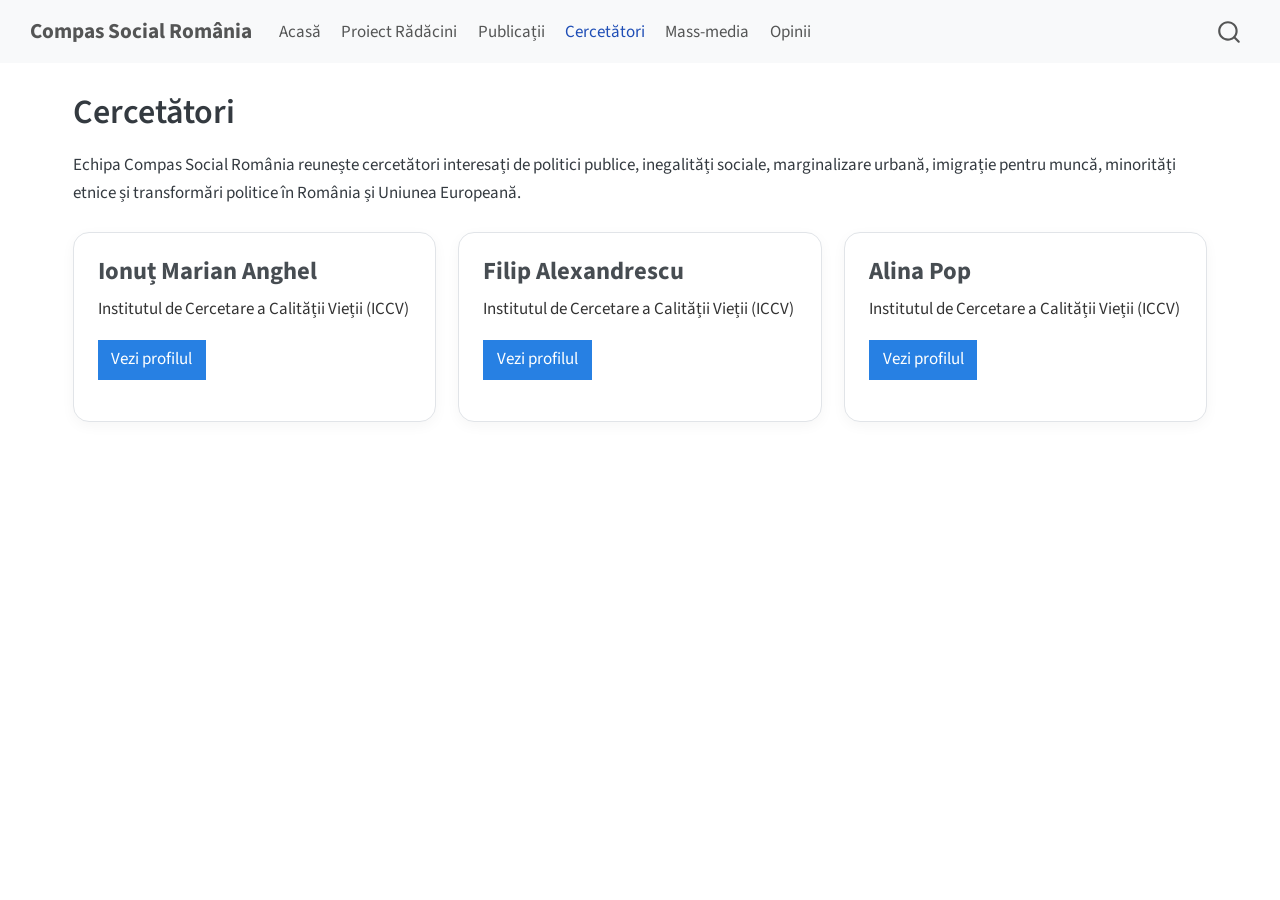
==== commit a50c6c17: "Update homepage project section" ====
--- a/docs/cercetatori.html
+++ b/docs/cercetatori.html
@@ -98,7 +98,7 @@
   </li>  
   <li class="nav-item">
     <a class="nav-link" href="./proiecte.html"> 
-<span class="menu-text">Proiecte</span></a>
+<span class="menu-text">Proiect Rădăcini</span></a>
   </li>  
   <li class="nav-item">
     <a class="nav-link" href="./publicatii.html"> 
--- a/docs/styles.css
+++ b/docs/styles.css
@@ -131,4 +131,47 @@
     margin: auto;
   }
 
+}
+
+.book-card {
+  display: grid;
+  grid-template-columns: 180px 1fr;
+  gap: 28px;
+  align-items: start;
+  border: 1px solid #e1e4e8;
+  border-radius: 18px;
+  padding: 24px;
+  background: #ffffff;
+  box-shadow: 0 4px 14px rgba(0,0,0,0.05);
+  margin: 25px 0 45px 0;
+}
+
+.book-cover img {
+  width: 180px;
+  max-width: 100%;
+  height: auto;
+  display: block;
+  border-radius: 10px;
+  box-shadow: 0 6px 18px rgba(0,0,0,0.18);
+}
+
+.book-info h3 {
+  margin-top: 0;
+  font-size: 1.6rem;
+}
+
+.book-info p {
+  margin-bottom: 14px;
+}
+
+@media (max-width: 800px) {
+
+  .book-card {
+    grid-template-columns: 1fr;
+  }
+
+  .book-cover img {
+    width: 220px;
+  }
+
 }
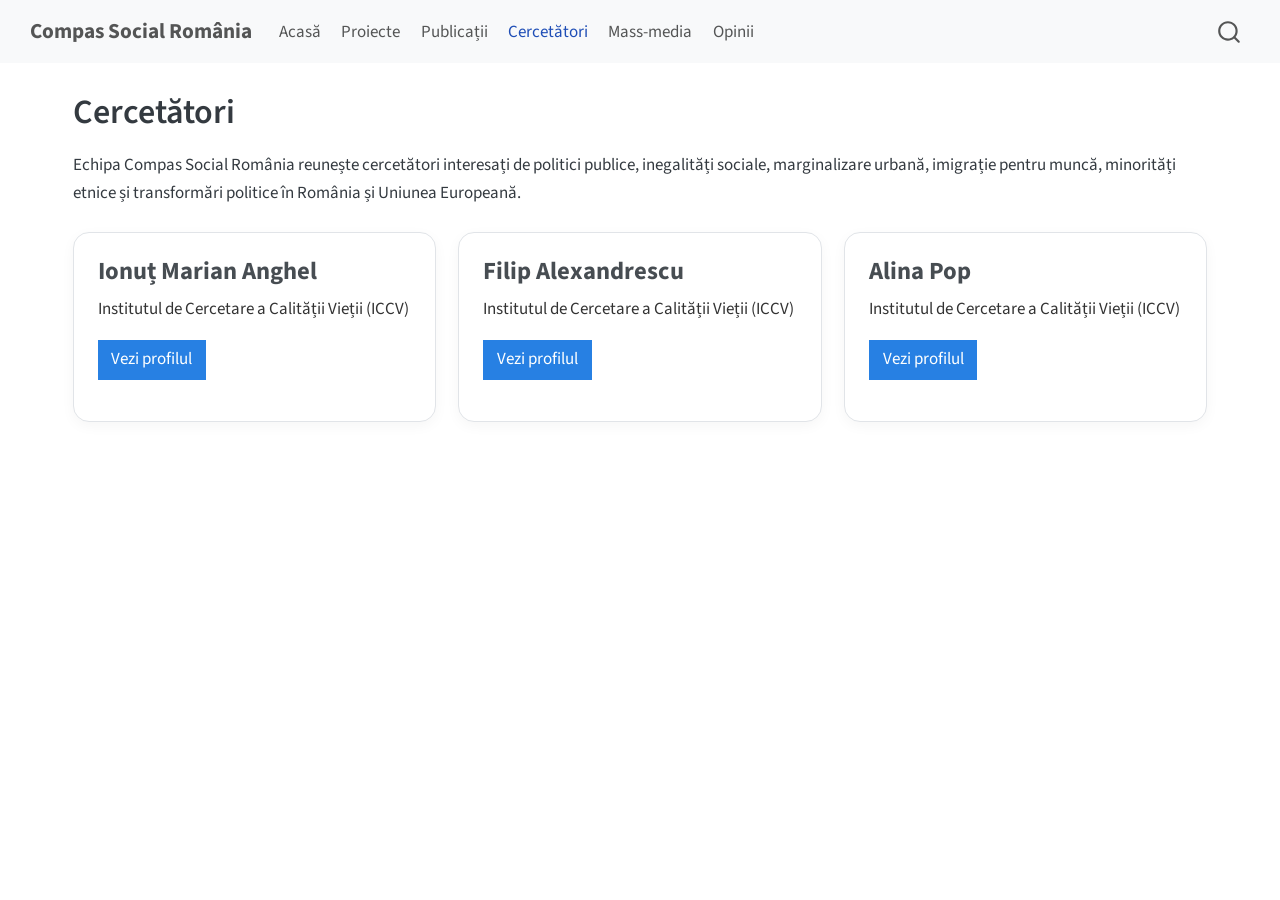
==== commit 41e77a2f: "Fix homepage project card" ====
--- a/docs/cercetatori.html
+++ b/docs/cercetatori.html
@@ -98,7 +98,7 @@
   </li>  
   <li class="nav-item">
     <a class="nav-link" href="./proiecte.html"> 
-<span class="menu-text">Proiect Rădăcini</span></a>
+<span class="menu-text">Proiecte</span></a>
   </li>  
   <li class="nav-item">
     <a class="nav-link" href="./publicatii.html"> 
--- a/docs/styles.css
+++ b/docs/styles.css
@@ -174,4 +174,44 @@
     width: 220px;
   }
 
+}
+
+.featured-book {
+  display: flex;
+  gap: 28px;
+  align-items: center;
+  background: #f8f9fa;
+  border: 1px solid #e1e4e8;
+  border-left: 5px solid #2c3e50;
+  border-radius: 16px;
+  padding: 24px;
+  margin: 30px 0 45px 0;
+}
+
+.featured-book-cover img {
+  width: 150px;
+  height: auto;
+  display: block;
+  border-radius: 8px;
+  box-shadow: 0 6px 16px rgba(0,0,0,0.18);
+}
+
+.featured-book-text h3 {
+  margin-top: 0;
+  margin-bottom: 12px;
+}
+
+.featured-book-text p {
+  margin-bottom: 14px;
+}
+
+@media (max-width: 800px) {
+  .featured-book {
+    flex-direction: column;
+    align-items: flex-start;
+  }
+
+  .featured-book-cover img {
+    width: 170px;
+  }
 }
